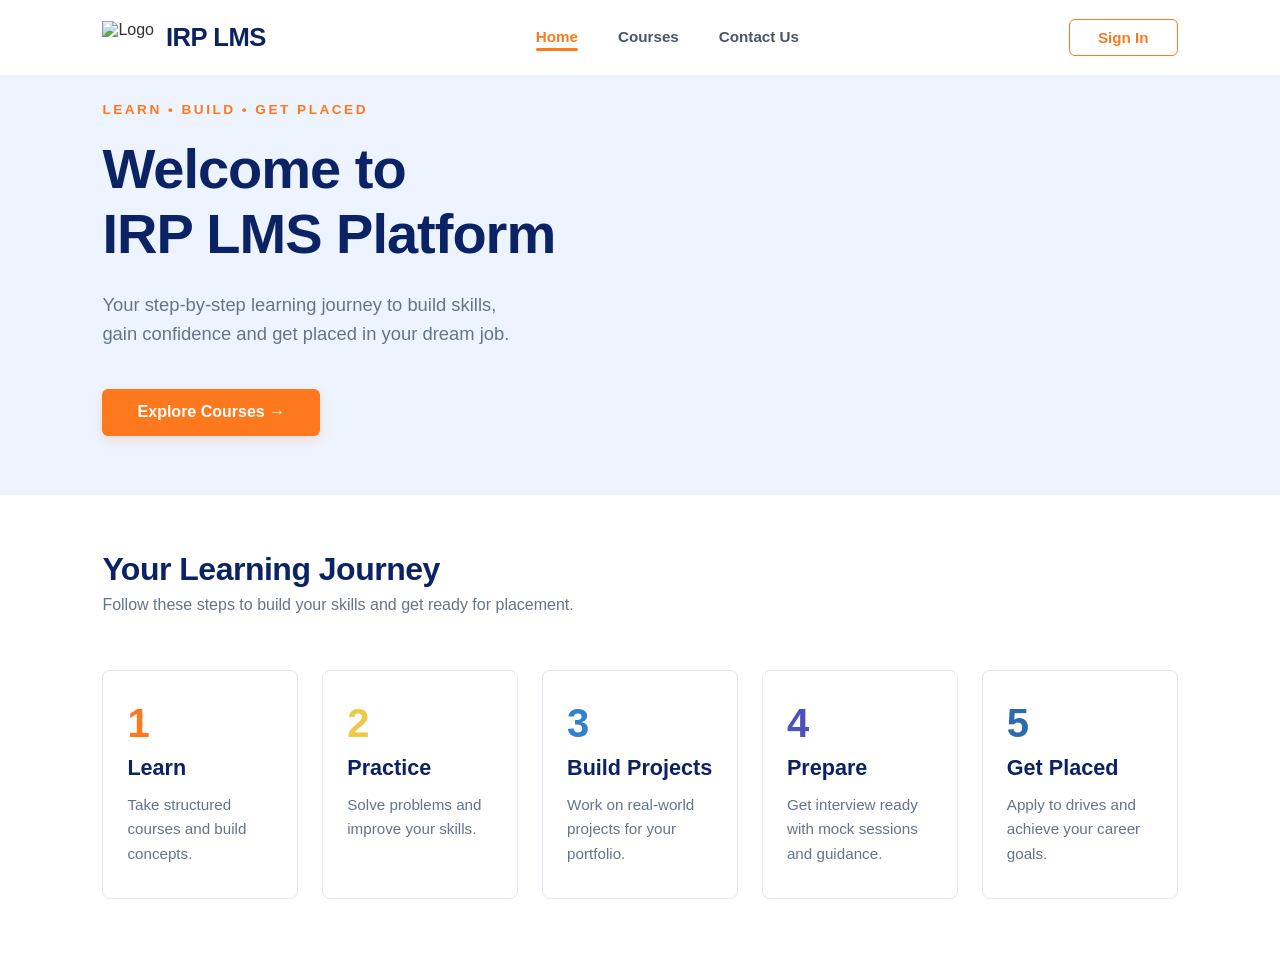
==== index.html @ 3511e407 "created the 3 pages" ====
<!DOCTYPE html>
<html lang="en">
<head>
    <meta charset="UTF-8">
    <meta name="viewport" content="width=device-width, initial-scale=1.0">
    <title>IRP LMS Platform</title>
    <!-- Link to external Google Font for exact matching typography -->
    <link href="https://googleapis.com" rel="stylesheet">
    <link rel="stylesheet" href="index.css">
</head>
<body>

    <!-- 1. NAVIGATION BAR -->
    <header>
        <nav>
            <div class="logo-container">
                <img src="https://res.cloudinary.com/dwh7w9kz1/image/upload/v1793204894/irp_lms_navbar_icon_rc0f9k.png" alt="Logo" class="logo-icon">
                <span class="logo-text">IRP LMS</span>
            </div>
            <ul class="nav-links">
                <li><a href="index.html" class="active">Home</a></li>
                <li><a href="courses.html">Courses</a></li>
                <li><a href="contact.html">Contact Us</a></li>
            </ul>
            <button class="signin-button">Sign In</button>
        </nav>
    </header>

    <!-- 2. HERO SECTION -->
    <section class="hero-section">
        <div class="hero-content">
            <p class="hero-tagline">LEARN • BUILD • GET PLACED</p>
            <h1 class="hero-title">Welcome to <br><span class="brand-highlight">IRP LMS</span> Platform</h1>
            <p class="hero-description">
                Your step-by-step learning journey to build skills, <br>
                gain confidence and get placed in your dream job.
            </p>
            <button class="cta-button">Explore Courses &rarr;</button>
        </div>
    </section>

    <!-- 3. LEARNING JOURNEY CARDS SECTION -->
    <section class="journey-section">
        <h2 class="section-title">Your Learning Journey</h2>
        <p class="section-subtitle">Follow these steps to build your skills and get ready for placement.</p>
        
        <div class="cards-grid">
            <!-- Card 1 -->
            <div class="step-card">
                <span class="step-number num-orange">1</span>
                <h3>Learn</h3>
                <p>Take structured courses and build concepts.</p>
            </div>
            <!-- Card 2 -->
            <div class="step-card">
                <span class="step-number num-yellow">2</span>
                <h3>Practice</h3>
                <p>Solve problems and improve your skills.</p>
            </div>
            <!-- Card 3 -->
            <div class="step-card">
                <span class="step-number num-blue">3</span>
                <h3>Build Projects</h3>
                <p>Work on real-world projects for your portfolio.</p>
            </div>
            <!-- Card 4 -->
            <div class="step-card">
                <span class="step-number num-indigo">4</span>
                <h3>Prepare</h3>
                <p>Get interview ready with mock sessions and guidance.</p>
            </div>
            <!-- Card 5 -->
            <div class="step-card">
                <span class="step-number num-darkblue">5</span>
                <h3>Get Placed</h3>
                <p>Apply to drives and achieve your career goals.</p>
            </div>
        </div>
    </section>

</body>
</html>
---- index.css ----
* {
    margin: 0;
    padding: 0;
    box-sizing: border-box;
    font-family: 'Inter', sans-serif;
}

body {
    background-color: #ffffff;
    color: #333333;
}

/* 1. Navbar Styles */
nav {
    display: flex;
    justify-content: space-between;
    align-items: center;
    padding: 1.2rem 8%;
    width: 100%;
    background-color: #ffffff;
}

.logo-container {
    display: flex;
    align-items: center;
    gap: 12px;
}

.logo-icon {
    height: 32px;
}

.logo-text {
    font-size: 1.6rem;
    font-weight: 800;
    color: #0b2265;
    letter-spacing: -0.5px;
}

.nav-links {
    display: flex;
    list-style-type: none;
    gap: 40px;
}

.nav-links a {
    text-decoration: none;
    color: #4a5568;
    font-weight: 600;
    font-size: 0.95rem;
    transition: color 0.2s;
}

.nav-links a.active {
    color: #FE781E;
    position: relative;
}


.nav-links a.active::after {
    content: '';
    position: absolute;
    bottom: -6px;
    left: 0;
    width: 100%;
    height: 3px;
    background-color: #FE781E;
    border-radius: 2px;
}

.signin-button {
    color: #FE781E;
    background-color: transparent;
    border: 1.5px solid #FE781E;
    padding: 0.55rem 1.75rem;
    border-radius: 6px;
    font-weight: 600;
    font-size: 0.95rem;
    cursor: pointer;
    transition: all 0.2s ease;
}

.signin-button:hover {
    background-color: #FE781E;
    color: #ffffff;
}

.hero-section {
    display: flex;
    align-items: center;
    padding: 0 8%;
    width: 100%;
    min-height: 420px;
    background-color: #edf4ff; 
    background-image: url('https://res.cloudinary.com/dwh7w9kz1/image/upload/v1793204857/Climbing_Towards_Success_dcuk4i.png');
    background-size: contain;
    background-position: right bottom;
    background-repeat: no-repeat;
}

.hero-content {
    max-width: 540px;
    padding-bottom: 2rem;
}

.hero-tagline {
    color: #FE781E;
    font-weight: 700;
    font-size: 0.85rem;
    letter-spacing: 2.5px;
    margin-bottom: 1.25rem;
}

.hero-title {
    font-size: 3.5rem;
    font-weight: 800;
    color: #0b2265;
    line-height: 1.15;
    margin-bottom: 1.5rem;
    letter-spacing: -1px;
}

.brand-highlight {
    color: #0b2265;
}

.hero-description {
    font-size: 1.15rem;
    color: #64748b;
    line-height: 1.6;
    margin-bottom: 2.5rem;
    font-weight: 400;
}

.cta-button {
    background-color: #FE781E;
    color: #ffffff;
    border: none;
    padding: 0.9rem 2.2rem;
    font-size: 1rem;
    font-weight: 600;
    border-radius: 6px;
    cursor: pointer;
    box-shadow: 0 4px 12px rgba(254, 120, 30, 0.2);
    transition: background-color 0.2s;
}

.cta-button:hover {
    background-color: #e06311;
}


/* 3. Cards Section - Exact Spacing Match */
.journey-section {
    padding: 3.5rem 8% 5rem 8%;
    background-color: #ffffff;
}

.section-title {
    font-size: 2rem;
    color: #0b2265;
    font-weight: 800;
    margin-bottom: 0.5rem;
    letter-spacing: -0.5px;
}

.section-subtitle {
    color: #64748b;
    font-size: 1rem;
    margin-bottom: 3.5rem;
    font-weight: 500;
}

.cards-grid {
    display: flex;
    gap: 24px;
    justify-content: space-between;
}

.step-card {
    flex: 1;
    background-color: #ffffff;
    border: 1px solid #e2e8f0;
    border-radius: 8px;
    padding: 2rem 1.5rem;
    box-shadow: 0 4px 6px rgba(0, 0, 0, 0.01);
}

.step-number {
    font-size: 2.5rem;
    font-weight: 800;
    display: block;
    margin-bottom: 0.75rem;
    line-height: 1;
}

.num-orange { color: #FE781E; }
.num-yellow { color: #ecc94b; }
.num-blue { color: #3182ce; }
.num-indigo { color: #4c51bf; }
.num-darkblue { color: #2b6cb0; }

.step-card h3 {
    font-size: 1.35rem;
    color: #0b2265;
    font-weight: 700;
    margin-bottom: 0.75rem;
}

.step-card p {
    font-size: 0.95rem;
    color: #64748b;
    line-height: 1.6;
}

@media (max-width: 1200px) {
    .hero-title { font-size: 3rem; }
    .hero-section { background-size: 45%; }
}

@media (max-width: 992px) {
    .cards-grid {
        flex-direction: column;
        gap: 16px;
    }
    .hero-section {
        background-image: none; 
        min-height: auto;
        padding: 4rem 8%;
    }
}

* {
    margin: 0;
    padding: 0;
    box-sizing: border-box;
    font-family: 'Inter', sans-serif;
}


.courses-hero {
    display: flex;
    align-items: center;
    padding: 0 8%;
    width: 100%;
    min-height: 420px;
    background-color: #edf4ff; 
    background-image: url('https://res.cloudinary.com/dwh7w9kz1/image/upload/v1793204857/Climbing_Towards_Success_dcuk4i.png');
    background-size: contain;
    background-position: right bottom;
    background-repeat: no-repeat;
}

.highlight-text {
    color: #FE781E;
}

.courses-section {
    padding: 2rem 5% 4rem 5%;
    background-color: #ffffff;
}

.courses-grid {
    display: grid;
    grid-template-columns: repeat(3, 1fr);
    gap: 24px;
    margin-bottom: 3rem;
}

.course-card {
    background: #ffffff;
    border: 1px solid #e2e8f0;
    border-radius: 8px;
    overflow: hidden;
    box-shadow: 0 4px 6px rgba(0, 0, 0, 0.01);
    display: flex;
    flex-direction: column;
    height: 100%;
    transition: transform 0.2s ease, box-shadow 0.2s ease;
}

.course-card:hover {
    transform: translateY(-4px);
    box-shadow: 0 10px 15px rgba(0, 0, 0, 0.05);
}

.video-container {
    position: relative;
    width: 100%;
    padding-top: 56.25%; 
    background-color: #000000;
}

.video-container iframe {
    position: absolute;
    top: 0;
    left: 0;
    width: 100%;
    height: 100%;
    border: none;
}

.courses-grid {
    display: grid;
    grid-template-columns: repeat(4, 1fr); 
    gap: 24px;
    margin-bottom: 3rem;
}

.course-card-link {
    text-decoration: none;
    color: inherit;
    display: block;
}

.course-card {
    background: #ffffff;
    border: 1px solid #e2e8f0;
    border-radius: 10px;
    overflow: hidden;
    box-shadow: 0 4px 6px rgba(0, 0, 0, 0.01);
    display: flex;
    flex-direction: column;
    height: 100%;
    transition: transform 0.2s ease, box-shadow 0.2s ease;
}

.course-card-link:hover .course-card {
    transform: translateY(-4px);
    box-shadow: 0 12px 20px rgba(0, 0, 0, 0.06);
}


.video-wrapper {
    position: relative;
    width: 100%;
    padding-top: 56.25%; 
    background-color: #000000;
}

.video-wrapper video {
    position: absolute;
    top: 0;
    left: 0;
    width: 100%;
    height: 100%;
    object-fit: cover; 
    border: none;
}


.course-info {
    padding: 1.2rem;
    flex-grow: 1;
}

.course-info h3 {
    font-size: 1.1rem;
    color: #0b2265;
    font-weight: 700;
    margin-bottom: 0.5rem;
    line-height: 1.3;
}

.course-info p {
    font-size: 0.88rem;
    color: #64748b;
    line-height: 1.5;
}


.explore-more-bar {
    display: flex;
    justify-content: space-between;
    align-items: center;
    background-color: #f7fafc;
    border: 1px dashed #cbd5e0;
    border-radius: 8px;
    padding: 1.5rem 2rem;
    margin-top: 2rem;
}

.explore-left {
    display: flex;
    align-items: center;
    gap: 20px;
}

.dots-icon {
    display: grid;
    grid-template-columns: repeat(3, 1fr);
    gap: 4px;
    width: 24px;
}

.dots-icon span {
    width: 5px;
    height: 5px;
    background-color: #FE781E;
    border-radius: 50%;
}

.explore-text h3 {
    font-size: 1.1rem;
    color: #0b2265;
    margin-bottom: 2px;
}

.explore-text p {
    font-size: 0.85rem;
    color: #718096;
}

.view-all-btn {
    background-color: #FE781E;
    color: #ffffff;
    border: none;
    padding: 0.75rem 1.75rem;
    border-radius: 6px;
    font-weight: 600;
    cursor: pointer;
    font-size: 0.9rem;
    transition: background 0.2s;
}

.view-all-btn:hover {
    background-color: #e06311;
}

/* --- Clean Media Query Scale Breakpoints --- */
@media (max-width: 992px) {
    .courses-grid { 
        grid-template-columns: repeat(2, 1fr); 
    }
}

@media (max-width: 768px) {
    .courses-hero { 
        flex-direction: column; 
        text-align: center; 
        background-image: none; /* Hides image graphic so text doesn't blur over layout */
        padding: 3rem 5%;
        min-height: auto;
    }
    .explore-more-bar { 
        flex-direction: column; 
        gap: 1.5rem; 
        text-align: center; 
    }
}

@media (max-width: 600px) {
    .courses-grid { 
        grid-template-columns: 1fr; 
    }
}

/* --- Contact Page Custom Content Layout styles --- */

.contact-hero {
     display: flex;
    align-items: center;
    padding: 0 8%;
    width: 100%;
    min-height: 420px;

    background-color: #edf4ff; 
    background-image: url('https://res.cloudinary.com/dwh7w9kz1/image/upload/v1793204857/Climbing_Towards_Success_dcuk4i.png');
    background-size: contain;
    background-position: right bottom;
    background-repeat: no-repeat;
}

.contact-hero-graphic img {
    max-width: 320px;
    height: auto;
}

.contact-content-section {
    padding: 2rem 5% 4rem 5%;
    background-color: #ffffff;
}

.contact-container {
    display: flex;
    gap: 30px;
    width: 100%;
}

.info-sidebar {
    flex: 1;
    background-color: #f4f8ff;
    border-radius: 10px;
    padding: 2.5rem;
}

.info-sidebar h2 {
    font-size: 1.85rem;
    color: #0b2265;
    font-weight: 700;
    margin-bottom: 1rem;
}

.sidebar-intro {
    font-size: 0.95rem;
    color: #4a5568;
    line-height: 1.6;
    margin-bottom: 2.5rem;
}

.info-block {
    margin-bottom: 1.75rem;
}

.block-label {
    display: block;
    color: #FE781E;
    font-weight: 700;
    font-size: 0.9rem;
    margin-bottom: 0.25rem;
}

.block-value {
    font-size: 1rem;
    color: #4a5568;
    text-decoration: none;
    font-weight: 500;
}

.block-value:hover {
    color: #0b2265;
}

.block-text {
    font-size: 1rem;
    color: #4a5568;
    line-height: 1.5;
}

/* Right Message form container block design */
.form-wrapper {
    flex: 1.8;
    border: 1px solid #e2e8f0;
    border-radius: 10px;
    padding: 2.5rem;
    background-color: #ffffff;
}

.form-wrapper h2 {
    font-size: 1.85rem;
    color: #0b2265;
    font-weight: 700;
    margin-bottom: 0.25rem;
}

.form-intro {
    font-size: 0.95rem;
    color: #4a5568;
    margin-bottom: 2rem;
}

/* Input Fields Arrangement row */
.form-row {
    display: flex;
    gap: 20px;
    margin-bottom: 1.25rem;
}

.form-row .input-group {
    flex: 1;
    margin-bottom: 0;
}

.input-group {
    display: flex;
    flex-direction: column;
    margin-bottom: 1.25rem;
}

.input-group label {
    font-size: 0.85rem;
    font-weight: 600;
    color: #0b2265;
    margin-bottom: 0.5rem;
}

.input-group input,
.input-group select,
.input-group textarea {
    width: 100%;
    padding: 0.75rem 1rem;
    border: 1px solid #cbd5e0;
    border-radius: 6px;
    font-size: 0.9rem;
    color: #2d3748;
    outline: none;
    background-color: #ffffff;
    transition: border-color 0.2s;
}

.input-group input:focus,
.input-group select:focus,
.input-group textarea:focus {
    border-color: #FE781E;
}
.input-group select {
    appearance: none;
    background-image: url("data:image/svg+xml;charset=UTF-8,%3csvg xmlns='http://w3.org' viewBox='0 0 24 24' fill='none' stroke='%234a5568' stroke-width='2' stroke-linecap='round' stroke-linejoin='round'%3e%3cpolyline points='6 9 12 15 18 9'%3e%3c/polyline%3e%3c/svg%3e");
    background-repeat: no-repeat;
    background-position: right 1rem center;
    background-size: 1em;
    padding-right: 2.5rem;
}

.input-group textarea {
    resize: vertical;
}

.submit-message-btn {
    width: 100%;
    background-color: #FE781E;
    color: #ffffff;
    border: none;
    padding: 0.85rem;
    font-size: 1rem;
    font-weight: 600;
    border-radius: 6px;
    cursor: pointer;
    margin-top: 1rem;
    transition: background-color 0.2s;
}

.submit-message-btn:hover {
    background-color: #e06311;
}

@media (max-width: 992px) {
    .contact-container {
        flex-direction: column;
    }
    .form-row {
        flex-direction: column;
        gap: 1.25rem;
    }
    .contact-hero {
        flex-direction: column;
        text-align: center;
    }
    .contact-hero-graphic {
        display: none;
    }
}
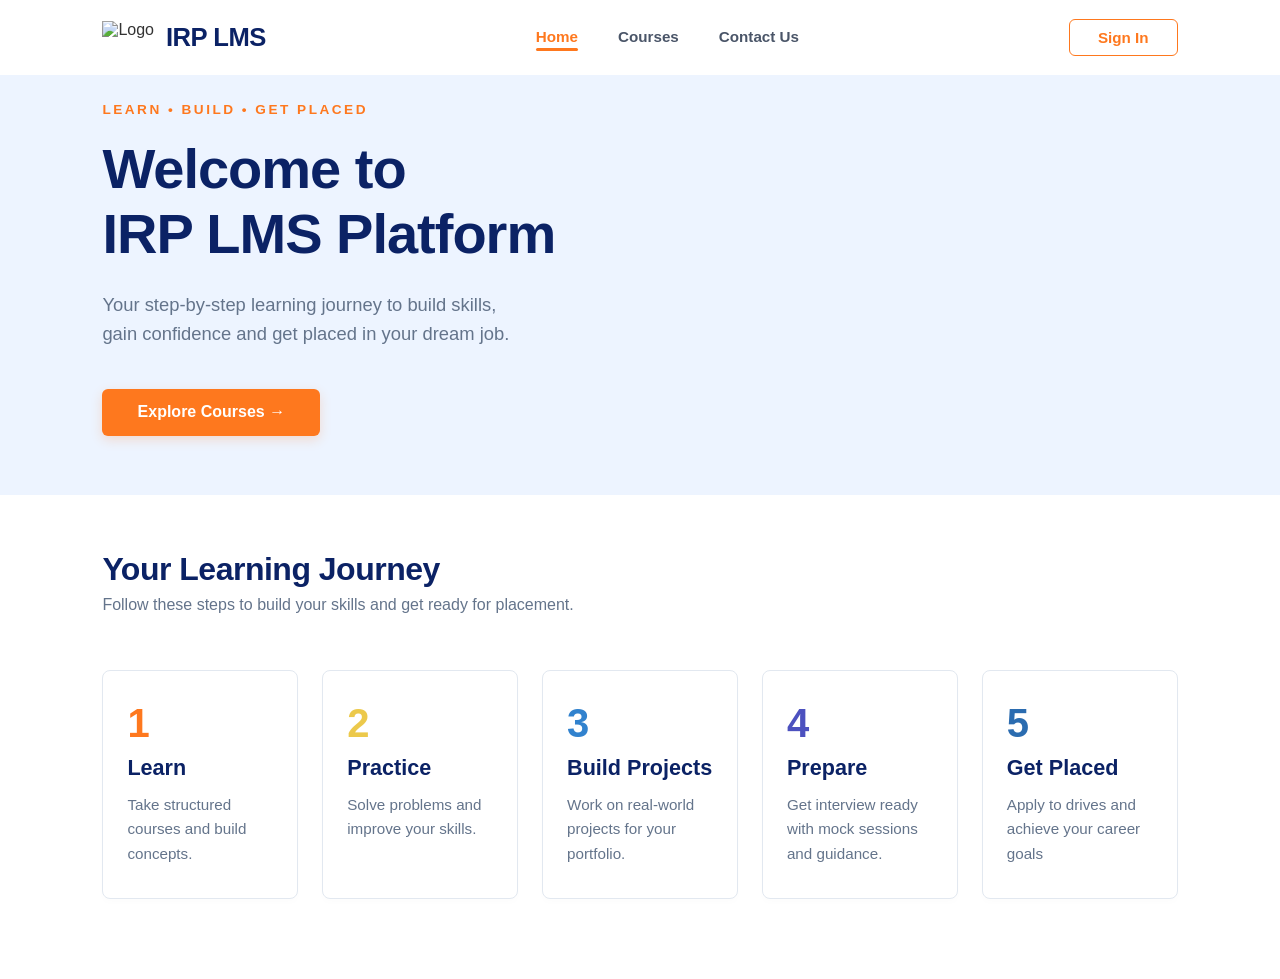
==== commit 9bccaa53: "feat: Create responsive LMS home page with HTML and CSS" ====
--- a/index.html
+++ b/index.html
@@ -73,7 +73,7 @@
             <div class="step-card">
                 <span class="step-number num-darkblue">5</span>
                 <h3>Get Placed</h3>
-                <p>Apply to drives and achieve your career goals.</p>
+                <p>Apply to drives and achieve your career goals</p>
             </div>
         </div>
     </section>
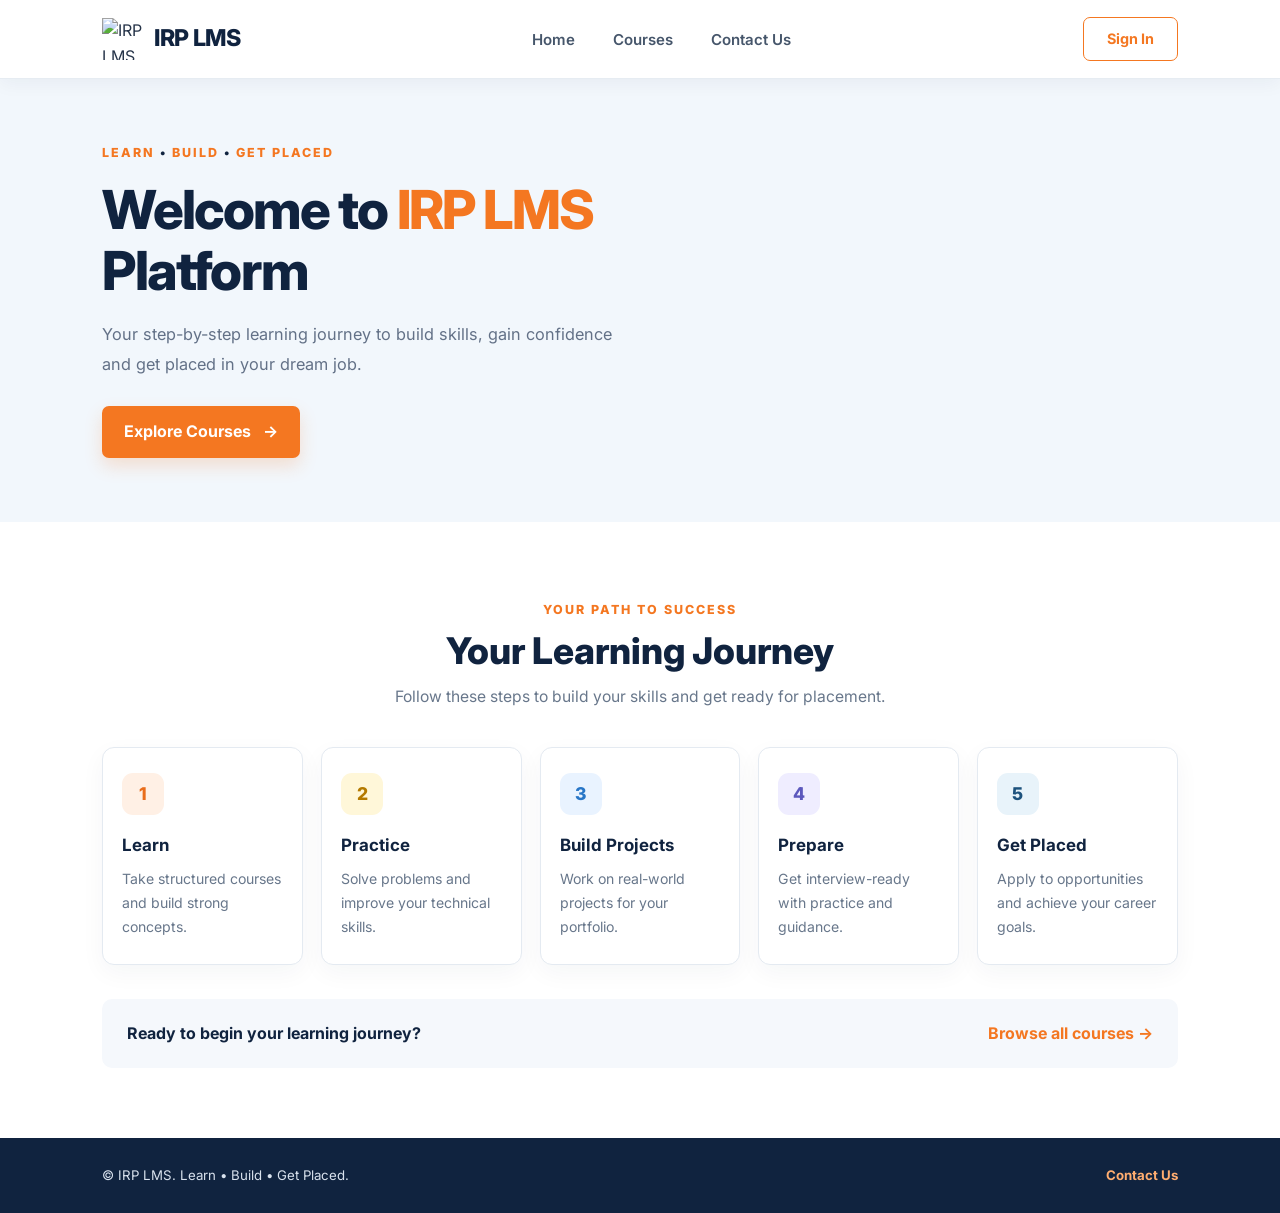
==== commit df56cc9b: "Update LMS website and README documentation" ====
--- a/index.html
+++ b/index.html
@@ -3,80 +3,141 @@
 <head>
     <meta charset="UTF-8">
     <meta name="viewport" content="width=device-width, initial-scale=1.0">
-    <title>IRP LMS Platform</title>
-    <!-- Link to external Google Font for exact matching typography -->
-    <link href="https://googleapis.com" rel="stylesheet">
+    <meta name="description" content="IRP LMS - Learn, practice, build projects and get placed.">
+    <title>IRP LMS | Home</title>
+
+    <link rel="preconnect" href="https://fonts.googleapis.com">
+    <link rel="preconnect" href="https://fonts.gstatic.com" crossorigin>
+    <link href="https://fonts.googleapis.com/css2?family=Inter:wght@400;500;600;700;800&display=swap" rel="stylesheet">
+
     <link rel="stylesheet" href="index.css">
 </head>
 <body>
 
-    <!-- 1. NAVIGATION BAR -->
-    <header>
-        <nav>
-            <div class="logo-container">
-                <img src="https://res.cloudinary.com/dwh7w9kz1/image/upload/v1793204894/irp_lms_navbar_icon_rc0f9k.png" alt="Logo" class="logo-icon">
-                <span class="logo-text">IRP LMS</span>
+    <header class="site-header">
+    <nav class="navbar">
+
+        <a href="index.html" class="logo-container">
+            <img
+                src="https://res.cloudinary.com/dwh7w9kz1/image/upload/v1793204894/irp_lms_navbar_icon_rc0f9k.png"
+                alt="IRP LMS Logo"
+                class="logo-icon"
+            >
+            <span class="logo-text">IRP LMS</span>
+        </a>
+
+        <button
+            class="menu-toggle"
+            type="button"
+            aria-label="Open navigation menu"
+            aria-expanded="false"
+        >
+            <span></span>
+            <span></span>
+            <span></span>
+        </button>
+
+        <ul class="nav-links">
+            <li><a href="index.html">Home</a></li>
+            <li><a href="courses.html">Courses</a></li>
+            <li><a href="contact.html">Contact Us</a></li>
+        </ul>
+
+        <a href="contact.html#contact-form" class="signin-button">
+            Sign In
+        </a>
+
+    </nav>
+</header>
+    <main>
+
+        <!-- Hero Section -->
+        <section class="hero-section">
+            <div class="hero-content">
+
+                <p class="hero-tagline">
+                    LEARN <span>•</span> BUILD <span>•</span> GET PLACED
+                </p>
+
+                <h1 class="hero-title">
+                    Welcome to
+                    <span class="brand-highlight">IRP LMS</span>
+                    Platform
+                </h1>
+
+                <p class="hero-description">
+                    Your step-by-step learning journey to build skills,
+                    gain confidence and get placed in your dream job.
+                </p>
+
+                <a href="course.html" class="cta-button">
+                    Explore Courses <span>→</span>
+                </a>
+
             </div>
-            <ul class="nav-links">
-                <li><a href="index.html" class="active">Home</a></li>
-                <li><a href="courses.html">Courses</a></li>
-                <li><a href="contact.html">Contact Us</a></li>
-            </ul>
-            <button class="signin-button">Sign In</button>
-        </nav>
-    </header>
+        </section>
 
-    <!-- 2. HERO SECTION -->
-    <section class="hero-section">
-        <div class="hero-content">
-            <p class="hero-tagline">LEARN • BUILD • GET PLACED</p>
-            <h1 class="hero-title">Welcome to <br><span class="brand-highlight">IRP LMS</span> Platform</h1>
-            <p class="hero-description">
-                Your step-by-step learning journey to build skills, <br>
-                gain confidence and get placed in your dream job.
-            </p>
-            <button class="cta-button">Explore Courses &rarr;</button>
-        </div>
-    </section>
+        <!-- Learning Journey -->
+        <section class="journey-section" id="learning-journey">
 
-    <!-- 3. LEARNING JOURNEY CARDS SECTION -->
-    <section class="journey-section">
-        <h2 class="section-title">Your Learning Journey</h2>
-        <p class="section-subtitle">Follow these steps to build your skills and get ready for placement.</p>
-        
-        <div class="cards-grid">
-            <!-- Card 1 -->
-            <div class="step-card">
-                <span class="step-number num-orange">1</span>
-                <h3>Learn</h3>
-                <p>Take structured courses and build concepts.</p>
+            <div class="section-heading">
+                <p class="section-eyebrow">YOUR PATH TO SUCCESS</p>
+                <h2 class="section-title">Your Learning Journey</h2>
+                <p class="section-subtitle">
+                    Follow these steps to build your skills and get ready for placement.
+                </p>
             </div>
-            <!-- Card 2 -->
-            <div class="step-card">
-                <span class="step-number num-yellow">2</span>
-                <h3>Practice</h3>
-                <p>Solve problems and improve your skills.</p>
+
+            <div class="cards-grid">
+
+                <article class="step-card">
+                    <span class="step-number num-orange">1</span>
+                    <h3>Learn</h3>
+                    <p>Take structured courses and build strong concepts.</p>
+                </article>
+
+                <article class="step-card">
+                    <span class="step-number num-yellow">2</span>
+                    <h3>Practice</h3>
+                    <p>Solve problems and improve your technical skills.</p>
+                </article>
+
+                <article class="step-card">
+                    <span class="step-number num-blue">3</span>
+                    <h3>Build Projects</h3>
+                    <p>Work on real-world projects for your portfolio.</p>
+                </article>
+
+                <article class="step-card">
+                    <span class="step-number num-indigo">4</span>
+                    <h3>Prepare</h3>
+                    <p>Get interview-ready with practice and guidance.</p>
+                </article>
+
+                <article class="step-card">
+                    <span class="step-number num-darkblue">5</span>
+                    <h3>Get Placed</h3>
+                    <p>Apply to opportunities and achieve your career goals.</p>
+                </article>
+
             </div>
-            <!-- Card 3 -->
-            <div class="step-card">
-                <span class="step-number num-blue">3</span>
-                <h3>Build Projects</h3>
-                <p>Work on real-world projects for your portfolio.</p>
+
+            <div class="journey-cta">
+                <p>Ready to begin your learning journey?</p>
+                <a href="course.html" class="text-link">
+                    Browse all courses →
+                </a>
             </div>
-            <!-- Card 4 -->
-            <div class="step-card">
-                <span class="step-number num-indigo">4</span>
-                <h3>Prepare</h3>
-                <p>Get interview ready with mock sessions and guidance.</p>
-            </div>
-            <!-- Card 5 -->
-            <div class="step-card">
-                <span class="step-number num-darkblue">5</span>
-                <h3>Get Placed</h3>
-                <p>Apply to drives and achieve your career goals</p>
-            </div>
-        </div>
-    </section>
 
+        </section>
+
+    </main>
+
+    <footer class="site-footer">
+        <p>© <span class="current-year"></span> IRP LMS. Learn • Build • Get Placed.</p>
+        <a href="contact.html">Contact Us</a>
+    </footer>
+
+    <script src="script.js"></script>
 </body>
-</html>
+</html>
--- a/index.css
+++ b/index.css
@@ -1,652 +1,1091 @@
+
+
+:root {
+    --navy: #10233f;
+    --navy-soft: #1d3557;
+    --orange: #f47721;
+    --orange-dark: #df6413;
+    --text: #263449;
+    --muted: #68778b;
+    --surface: #ffffff;
+    --surface-soft: #f5f8fc;
+    --border: #e4eaf1;
+    --shadow: 0 14px 38px rgba(16, 35, 63, 0.09);
+}
+
+/* Reset */
 * {
     margin: 0;
     padding: 0;
     box-sizing: border-box;
-    font-family: 'Inter', sans-serif;
+}
+
+html {
+    scroll-behavior: smooth;
+    scroll-padding-top: 92px;
 }
 
 body {
-    background-color: #ffffff;
-    color: #333333;
-}
-
-/* 1. Navbar Styles */
-nav {
+    font-family: "Inter", sans-serif;
+    color: var(--text);
+    background: #fff;
+    line-height: 1.6;
+    overflow-x: hidden;
+}
+
+img,
+iframe {
+    max-width: 100%;
+}
+
+a {
+    color: inherit;
+    text-decoration: none;
+}
+
+button,
+input,
+textarea {
+    font: inherit;
+}
+
+button,
+a {
+    -webkit-tap-highlight-color: transparent;
+}
+
+/* Navigation */
+.site-header {
+    position: sticky;
+    top: 0;
+    z-index: 1000;
+    background: rgba(255, 255, 255, 0.97);
+    border-bottom: 1px solid rgba(228, 234, 241, 0.9);
+    box-shadow: 0 4px 18px rgba(16, 35, 63, 0.05);
+    backdrop-filter: blur(12px);
+}
+
+.navbar {
+    width: min(1200px, 84%);
+    min-height: 78px;
+    margin: 0 auto;
+    display: flex;
+    align-items: center;
+    justify-content: space-between;
+    gap: 24px;
+}
+
+.logo-container {
+    display: inline-flex;
+    align-items: center;
+    gap: 10px;
+    flex-shrink: 0;
+}
+
+.logo-icon {
+    width: 42px;
+    height: 42px;
+    object-fit: contain;
+}
+
+.logo-text {
+    color: var(--navy);
+    font-size: 1.45rem;
+    font-weight: 800;
+    letter-spacing: -0.6px;
+}
+
+.nav-links {
+    display: flex;
+    align-items: center;
+    gap: 38px;
+    list-style: none;
+}
+
+.nav-links a {
+    display: inline-block;
+    position: relative;
+    padding: 27px 0 24px;
+    color: #46566b;
+    font-size: 0.94rem;
+    font-weight: 600;
+    transition: color 0.2s ease;
+}
+
+.nav-links a:hover,
+.nav-links a.active {
+    color: var(--orange);
+}
+
+.nav-links a.active::after {
+    content: "";
+    position: absolute;
+    left: 0;
+    right: 0;
+    bottom: 16px;
+    height: 3px;
+    border-radius: 5px;
+    background: var(--orange);
+}
+
+.signin-button {
+    display: inline-flex;
+    justify-content: center;
+    align-items: center;
+    padding: 9px 23px;
+    color: var(--orange);
+    border: 1.5px solid var(--orange);
+    border-radius: 7px;
+    font-size: 0.9rem;
+    font-weight: 700;
+    transition: background 0.2s ease, color 0.2s ease;
+    white-space: nowrap;
+}
+
+.signin-button:hover {
+    background: var(--orange);
+    color: white;
+}
+
+.menu-toggle {
+    display: none;
+    width: 42px;
+    height: 40px;
+    border: 1px solid var(--border);
+    border-radius: 7px;
+    background: white;
+    cursor: pointer;
+}
+
+.menu-toggle span {
+    display: block;
+    width: 19px;
+    height: 2px;
+    margin: 4px auto;
+    background: var(--navy);
+    border-radius: 3px;
+}
+
+/* Shared Hero Sections */
+.hero-section,
+.courses-hero,
+.contact-hero {
+    min-height: 430px;
+    display: flex;
+    align-items: center;
+    position: relative;
+    overflow: hidden;
+    padding: 64px max(8%, calc((100% - 1200px) / 2));
+    background-color: #f2f7fc;
+}
+
+.hero-section {
+    background-image: url("https://res.cloudinary.com/dwh7w9kz1/image/upload/v1793204857/Climbing_Towards_Success_dcuk4i.png");
+    background-repeat: no-repeat;
+    background-position: right 8% center;
+    background-size: auto 88%;
+}
+
+.hero-content {
+    width: min(570px, 58%);
+    position: relative;
+    z-index: 1;
+}
+
+.hero-tagline,
+.section-eyebrow {
+    color: var(--orange);
+    font-size: 0.78rem;
+    font-weight: 800;
+    letter-spacing: 2px;
+}
+
+.hero-tagline {
+    margin-bottom: 17px;
+}
+
+.hero-tagline span {
+    color: var(--navy);
+}
+
+.hero-title {
+    color: var(--navy);
+    font-size: clamp(2.35rem, 4.2vw, 3.65rem);
+    line-height: 1.13;
+    letter-spacing: -1.8px;
+    font-weight: 800;
+}
+
+.brand-highlight,
+.highlight-text {
+    color: var(--orange);
+}
+
+.hero-description {
+    max-width: 530px;
+    margin: 19px 0 27px;
+    color: #637187;
+    font-size: 1.02rem;
+    line-height: 1.8;
+}
+
+.cta-button {
+    display: inline-flex;
+    align-items: center;
+    gap: 12px;
+    padding: 13px 22px;
+    border: 0;
+    border-radius: 7px;
+    background: var(--orange);
+    color: white;
+    font-weight: 700;
+    box-shadow: 0 8px 18px rgba(244, 119, 33, 0.2);
+    transition: transform 0.2s ease, background 0.2s ease;
+}
+
+.cta-button:hover {
+    background: var(--orange-dark);
+    transform: translateY(-2px);
+}
+
+/* Section Headings */
+.section-heading {
+    text-align: center;
+    max-width: 700px;
+    margin: 0 auto 38px;
+}
+
+.section-heading .section-eyebrow {
+    margin-bottom: 8px;
+}
+
+.section-title {
+    color: var(--navy);
+    font-size: clamp(1.8rem, 3vw, 2.3rem);
+    line-height: 1.25;
+    font-weight: 800;
+}
+
+.section-subtitle {
+    color: var(--muted);
+    margin-top: 10px;
+    font-size: 0.98rem;
+}
+
+/* Home Learning Journey */
+.journey-section {
+    padding: 78px 8% 70px;
+    background: #fff;
+}
+
+.cards-grid {
+    width: min(1200px, 100%);
+    margin: 0 auto;
+    display: grid;
+    grid-template-columns: repeat(5, minmax(0, 1fr));
+    gap: 18px;
+}
+
+.step-card {
+    min-width: 0;
+    padding: 25px 19px;
+    border: 1px solid var(--border);
+    border-radius: 12px;
+    background: #fff;
+    box-shadow: 0 8px 24px rgba(16, 35, 63, 0.045);
+    transition: transform 0.2s ease, box-shadow 0.2s ease;
+}
+
+.step-card:hover {
+    transform: translateY(-5px);
+    box-shadow: var(--shadow);
+}
+
+.step-number {
+    width: 42px;
+    height: 42px;
+    display: inline-flex;
+    align-items: center;
+    justify-content: center;
+    margin-bottom: 17px;
+    border-radius: 11px;
+    font-size: 1.1rem;
+    font-weight: 800;
+}
+
+.num-orange {
+    color: #e96d1b;
+    background: #fff0e5;
+}
+
+.num-yellow {
+    color: #b47a00;
+    background: #fff7d9;
+}
+
+.num-blue {
+    color: #2876c7;
+    background: #e9f3ff;
+}
+
+.num-indigo {
+    color: #5c58bd;
+    background: #efedff;
+}
+
+.num-darkblue {
+    color: #1d527d;
+    background: #e8f3fa;
+}
+
+.step-card h3 {
+    margin-bottom: 8px;
+    color: var(--navy);
+    font-size: 1.06rem;
+}
+
+.step-card p {
+    color: var(--muted);
+    font-size: 0.88rem;
+    line-height: 1.7;
+}
+
+.journey-cta {
+    width: min(1200px, 100%);
+    margin: 34px auto 0;
+    padding: 22px 25px;
     display: flex;
     justify-content: space-between;
     align-items: center;
-    padding: 1.2rem 8%;
+    gap: 15px;
+    border-radius: 10px;
+    background: var(--surface-soft);
+}
+
+.journey-cta p {
+    color: var(--navy);
+    font-weight: 700;
+}
+
+.text-link {
+    color: var(--orange);
+    font-weight: 700;
+}
+
+/* Courses Page */
+.courses-hero {
+    min-height: 330px;
+    background: linear-gradient(110deg, #f2f7fc 0%, #f7f9fc 100%);
+}
+
+.courses-hero .hero-content {
+    width: min(720px, 100%);
+}
+
+.courses-hero .hero-title {
+    font-size: clamp(2.1rem, 4vw, 3.2rem);
+}
+
+.courses-hero .hero-description {
+    max-width: 620px;
+}
+
+.courses-section {
+    padding: 65px 8% 75px;
+    background: #fff;
+}
+
+.course-toolbar {
+    width: min(1200px, 100%);
+    margin: 0 auto 23px;
+    display: flex;
+    align-items: center;
+    justify-content: space-between;
+    gap: 16px;
+}
+
+.search-box input {
+    width: min(350px, 72vw);
+    padding: 11px 14px;
+    border: 1px solid var(--border);
+    border-radius: 8px;
+    outline: none;
+    color: var(--text);
+    background: #fff;
+}
+
+.search-box input:focus {
+    border-color: var(--orange);
+    box-shadow: 0 0 0 3px rgba(244, 119, 33, 0.12);
+}
+
+.course-count {
+    color: var(--muted);
+    font-size: 0.88rem;
+}
+
+.courses-grid {
+    width: min(1200px, 100%);
+    margin: 0 auto;
+    display: grid;
+    grid-template-columns: repeat(3, minmax(0, 1fr));
+    gap: 24px;
+}
+
+.course-card {
+    min-width: 0;
+    overflow: hidden;
+    border: 1px solid var(--border);
+    border-radius: 12px;
+    background: #fff;
+    box-shadow: 0 7px 24px rgba(16, 35, 63, 0.06);
+    transition: transform 0.2s ease, box-shadow 0.2s ease;
+}
+
+.course-card:hover {
+    transform: translateY(-4px);
+    box-shadow: var(--shadow);
+}
+
+.video-wrapper {
     width: 100%;
-    background-color: #ffffff;
-}
-
-.logo-container {
+    aspect-ratio: 16 / 9;
+    background: #101827;
+}
+
+.video-wrapper iframe {
+    display: block;
+    width: 100%;
+    height: 100%;
+    border: 0;
+}
+
+.course-info {
+    padding: 19px 20px 22px;
+}
+
+.course-category {
+    display: inline-block;
+    margin-bottom: 8px;
+    padding: 4px 9px;
+    border-radius: 20px;
+    background: #fff0e5;
+    color: var(--orange-dark);
+    font-size: 0.7rem;
+    font-weight: 800;
+}
+
+.course-info h3 {
+    margin-bottom: 7px;
+    color: var(--navy);
+    font-size: 1.08rem;
+}
+
+.course-info p {
+    color: var(--muted);
+    font-size: 0.88rem;
+    line-height: 1.65;
+}
+
+.no-courses {
+    width: min(1200px, 100%);
+    margin: 25px auto;
+    color: var(--muted);
+    text-align: center;
+}
+
+.course-card[hidden],
+.no-courses[hidden] {
+    display: none !important;
+}
+
+.explore-more-bar {
+    width: min(1200px, 100%);
+    margin: 42px auto 0;
+    padding: 22px 25px;
     display: flex;
     align-items: center;
-    gap: 12px;
-}
-
-.logo-icon {
-    height: 32px;
-}
-
-.logo-text {
-    font-size: 1.6rem;
-    font-weight: 800;
-    color: #0b2265;
-    letter-spacing: -0.5px;
-}
-
-.nav-links {
+    justify-content: space-between;
+    gap: 20px;
+    border: 1px solid var(--border);
+    border-radius: 12px;
+    background: var(--surface-soft);
+}
+
+.explore-left {
     display: flex;
-    list-style-type: none;
-    gap: 40px;
-}
-
-.nav-links a {
-    text-decoration: none;
-    color: #4a5568;
-    font-weight: 600;
-    font-size: 0.95rem;
-    transition: color 0.2s;
-}
-
-.nav-links a.active {
-    color: #FE781E;
-    position: relative;
-}
-
-
-.nav-links a.active::after {
-    content: '';
-    position: absolute;
-    bottom: -6px;
-    left: 0;
-    width: 100%;
-    height: 3px;
-    background-color: #FE781E;
-    border-radius: 2px;
-}
-
-.signin-button {
-    color: #FE781E;
-    background-color: transparent;
-    border: 1.5px solid #FE781E;
-    padding: 0.55rem 1.75rem;
-    border-radius: 6px;
-    font-weight: 600;
-    font-size: 0.95rem;
-    cursor: pointer;
-    transition: all 0.2s ease;
-}
-
-.signin-button:hover {
-    background-color: #FE781E;
-    color: #ffffff;
-}
-
-.hero-section {
-    display: flex;
-    align-items: center;
-    padding: 0 8%;
-    width: 100%;
-    min-height: 420px;
-    background-color: #edf4ff; 
-    background-image: url('https://res.cloudinary.com/dwh7w9kz1/image/upload/v1793204857/Climbing_Towards_Success_dcuk4i.png');
-    background-size: contain;
-    background-position: right bottom;
-    background-repeat: no-repeat;
-}
-
-.hero-content {
-    max-width: 540px;
-    padding-bottom: 2rem;
-}
-
-.hero-tagline {
-    color: #FE781E;
+    align-items: center;
+    gap: 17px;
+    min-width: 0;
+}
+
+.dots-icon {
+    display: grid;
+    grid-template-columns: repeat(3, 6px);
+    gap: 5px;
+    flex-shrink: 0;
+}
+
+.dots-icon span {
+    width: 6px;
+    height: 6px;
+    border-radius: 50%;
+    background: var(--orange);
+}
+
+.explore-text h3 {
+    color: var(--navy);
+    font-size: 1rem;
+}
+
+.explore-text p {
+    color: var(--muted);
+    font-size: 0.85rem;
+}
+
+.view-all-btn {
+    display: inline-flex;
+    align-items: center;
+    gap: 9px;
+    padding: 11px 17px;
+    border-radius: 7px;
+    background: var(--orange);
+    color: #fff;
+    font-size: 0.88rem;
     font-weight: 700;
-    font-size: 0.85rem;
-    letter-spacing: 2.5px;
-    margin-bottom: 1.25rem;
-}
-
-.hero-title {
-    font-size: 3.5rem;
-    font-weight: 800;
-    color: #0b2265;
-    line-height: 1.15;
-    margin-bottom: 1.5rem;
-    letter-spacing: -1px;
-}
-
-.brand-highlight {
-    color: #0b2265;
-}
-
-.hero-description {
-    font-size: 1.15rem;
-    color: #64748b;
-    line-height: 1.6;
-    margin-bottom: 2.5rem;
-    font-weight: 400;
-}
-
-.cta-button {
-    background-color: #FE781E;
-    color: #ffffff;
-    border: none;
-    padding: 0.9rem 2.2rem;
-    font-size: 1rem;
-    font-weight: 600;
-    border-radius: 6px;
-    cursor: pointer;
-    box-shadow: 0 4px 12px rgba(254, 120, 30, 0.2);
-    transition: background-color 0.2s;
-}
-
-.cta-button:hover {
-    background-color: #e06311;
-}
-
-
-/* 3. Cards Section - Exact Spacing Match */
-.journey-section {
-    padding: 3.5rem 8% 5rem 8%;
-    background-color: #ffffff;
-}
-
-.section-title {
-    font-size: 2rem;
-    color: #0b2265;
-    font-weight: 800;
-    margin-bottom: 0.5rem;
-    letter-spacing: -0.5px;
-}
-
-.section-subtitle {
-    color: #64748b;
-    font-size: 1rem;
-    margin-bottom: 3.5rem;
-    font-weight: 500;
-}
-
-.cards-grid {
-    display: flex;
-    gap: 24px;
+    white-space: nowrap;
+}
+
+/* Contact Page */
+.contact-hero {
+    min-height: 300px;
     justify-content: space-between;
-}
-
-.step-card {
-    flex: 1;
-    background-color: #ffffff;
-    border: 1px solid #e2e8f0;
-    border-radius: 8px;
-    padding: 2rem 1.5rem;
-    box-shadow: 0 4px 6px rgba(0, 0, 0, 0.01);
-}
-
-.step-number {
-    font-size: 2.5rem;
-    font-weight: 800;
-    display: block;
-    margin-bottom: 0.75rem;
-    line-height: 1;
-}
-
-.num-orange { color: #FE781E; }
-.num-yellow { color: #ecc94b; }
-.num-blue { color: #3182ce; }
-.num-indigo { color: #4c51bf; }
-.num-darkblue { color: #2b6cb0; }
-
-.step-card h3 {
-    font-size: 1.35rem;
-    color: #0b2265;
-    font-weight: 700;
-    margin-bottom: 0.75rem;
-}
-
-.step-card p {
-    font-size: 0.95rem;
-    color: #64748b;
-    line-height: 1.6;
-}
-
-@media (max-width: 1200px) {
-    .hero-title { font-size: 3rem; }
-    .hero-section { background-size: 45%; }
-}
-
-@media (max-width: 992px) {
-    .cards-grid {
-        flex-direction: column;
-        gap: 16px;
-    }
-    .hero-section {
-        background-image: none; 
-        min-height: auto;
-        padding: 4rem 8%;
-    }
-}
-
-* {
-    margin: 0;
-    padding: 0;
-    box-sizing: border-box;
-    font-family: 'Inter', sans-serif;
-}
-
-
-.courses-hero {
-    display: flex;
-    align-items: center;
-    padding: 0 8%;
-    width: 100%;
-    min-height: 420px;
-    background-color: #edf4ff; 
-    background-image: url('https://res.cloudinary.com/dwh7w9kz1/image/upload/v1793204857/Climbing_Towards_Success_dcuk4i.png');
-    background-size: contain;
-    background-position: right bottom;
-    background-repeat: no-repeat;
-}
-
-.highlight-text {
-    color: #FE781E;
-}
-
-.courses-section {
-    padding: 2rem 5% 4rem 5%;
-    background-color: #ffffff;
-}
-
-.courses-grid {
+    background: linear-gradient(110deg, #f2f7fc, #f8fafc);
+}
+
+.contact-hero .hero-content {
+    width: min(660px, 65%);
+}
+
+.contact-hero .hero-title {
+    font-size: clamp(2.3rem, 4vw, 3.3rem);
+}
+
+.contact-hero-graphic {
+    width: 230px;
+    min-height: 180px;
     display: grid;
-    grid-template-columns: repeat(3, 1fr);
-    gap: 24px;
-    margin-bottom: 3rem;
-}
-
-.course-card {
-    background: #ffffff;
-    border: 1px solid #e2e8f0;
-    border-radius: 8px;
-    overflow: hidden;
-    box-shadow: 0 4px 6px rgba(0, 0, 0, 0.01);
+    place-items: center;
+    margin-right: 5%;
+    border-radius: 24px;
+    background: linear-gradient(145deg, #fff, #fff1e7);
+    box-shadow: var(--shadow);
+    transform: rotate(3deg);
+}
+
+.contact-graphic-card {
     display: flex;
     flex-direction: column;
-    height: 100%;
-    transition: transform 0.2s ease, box-shadow 0.2s ease;
-}
-
-.course-card:hover {
-    transform: translateY(-4px);
-    box-shadow: 0 10px 15px rgba(0, 0, 0, 0.05);
-}
-
-.video-container {
-    position: relative;
-    width: 100%;
-    padding-top: 56.25%; 
-    background-color: #000000;
-}
-
-.video-container iframe {
-    position: absolute;
-    top: 0;
-    left: 0;
-    width: 100%;
-    height: 100%;
-    border: none;
-}
-
-.courses-grid {
+    align-items: center;
+    gap: 5px;
+    padding: 20px;
+    text-align: center;
+}
+
+.graphic-icon {
+    color: var(--orange);
+    font-size: 2.5rem;
+}
+
+.contact-graphic-card strong {
+    color: var(--navy);
+    font-size: 1.15rem;
+}
+
+.contact-graphic-card span:last-child {
+    color: var(--muted);
+    font-size: 0.82rem;
+}
+
+.contact-content-section {
+    padding: 70px 8%;
+    background: #fff;
+}
+
+.contact-container {
+    width: min(1200px, 100%);
+    margin: 0 auto;
     display: grid;
-    grid-template-columns: repeat(4, 1fr); 
-    gap: 24px;
-    margin-bottom: 3rem;
-}
-
-.course-card-link {
-    text-decoration: none;
-    color: inherit;
-    display: block;
-}
-
-.course-card {
-    background: #ffffff;
-    border: 1px solid #e2e8f0;
-    border-radius: 10px;
-    overflow: hidden;
-    box-shadow: 0 4px 6px rgba(0, 0, 0, 0.01);
+    grid-template-columns: 0.85fr 1.4fr;
+    gap: 35px;
+    align-items: start;
+}
+
+.info-sidebar,
+.form-wrapper {
+    padding: 30px;
+    border: 1px solid var(--border);
+    border-radius: 13px;
+    background: #fff;
+    box-shadow: 0 8px 25px rgba(16, 35, 63, 0.05);
+}
+
+.info-sidebar h2,
+.form-wrapper h2 {
+    margin: 7px 0 10px;
+    color: var(--navy);
+    font-size: 1.65rem;
+}
+
+.sidebar-intro,
+.form-intro {
+    margin-bottom: 25px;
+    color: var(--muted);
+    font-size: 0.9rem;
+}
+
+.contact-detail {
     display: flex;
-    flex-direction: column;
-    height: 100%;
-    transition: transform 0.2s ease, box-shadow 0.2s ease;
-}
-
-.course-card-link:hover .course-card {
-    transform: translateY(-4px);
-    box-shadow: 0 12px 20px rgba(0, 0, 0, 0.06);
-}
-
-
-.video-wrapper {
-    position: relative;
-    width: 100%;
-    padding-top: 56.25%; 
-    background-color: #000000;
-}
-
-.video-wrapper video {
-    position: absolute;
-    top: 0;
-    left: 0;
-    width: 100%;
-    height: 100%;
-    object-fit: cover; 
-    border: none;
-}
-
-
-.course-info {
-    padding: 1.2rem;
-    flex-grow: 1;
-}
-
-.course-info h3 {
+    gap: 14px;
+    align-items: flex-start;
+    margin-top: 22px;
+}
+
+.detail-icon {
+    width: 39px;
+    height: 39px;
+    display: grid;
+    place-items: center;
+    flex-shrink: 0;
+    border-radius: 9px;
+    background: #fff0e5;
+    color: var(--orange);
     font-size: 1.1rem;
-    color: #0b2265;
-    font-weight: 700;
-    margin-bottom: 0.5rem;
-    line-height: 1.3;
-}
-
-.course-info p {
-    font-size: 0.88rem;
-    color: #64748b;
-    line-height: 1.5;
-}
-
-
-.explore-more-bar {
-    display: flex;
-    justify-content: space-between;
-    align-items: center;
-    background-color: #f7fafc;
-    border: 1px dashed #cbd5e0;
-    border-radius: 8px;
-    padding: 1.5rem 2rem;
-    margin-top: 2rem;
-}
-
-.explore-left {
-    display: flex;
-    align-items: center;
-    gap: 20px;
-}
-
-.dots-icon {
+}
+
+.contact-detail h3 {
+    margin-bottom: 3px;
+    color: var(--navy);
+    font-size: 0.92rem;
+}
+
+.contact-detail p,
+.contact-detail a {
+    color: var(--muted);
+    font-size: 0.86rem;
+    overflow-wrap: anywhere;
+}
+
+.contact-detail a:hover {
+    color: var(--orange);
+}
+
+/* Contact Form */
+.form-row {
     display: grid;
-    grid-template-columns: repeat(3, 1fr);
-    gap: 4px;
-    width: 24px;
-}
-
-.dots-icon span {
-    width: 5px;
-    height: 5px;
-    background-color: #FE781E;
-    border-radius: 50%;
-}
-
-.explore-text h3 {
-    font-size: 1.1rem;
-    color: #0b2265;
-    margin-bottom: 2px;
-}
-
-.explore-text p {
-    font-size: 0.85rem;
-    color: #718096;
-}
-
-.view-all-btn {
-    background-color: #FE781E;
-    color: #ffffff;
-    border: none;
-    padding: 0.75rem 1.75rem;
-    border-radius: 6px;
-    font-weight: 600;
-    cursor: pointer;
-    font-size: 0.9rem;
-    transition: background 0.2s;
-}
-
-.view-all-btn:hover {
-    background-color: #e06311;
-}
-
-/* --- Clean Media Query Scale Breakpoints --- */
-@media (max-width: 992px) {
-    .courses-grid { 
-        grid-template-columns: repeat(2, 1fr); 
-    }
-}
-
-@media (max-width: 768px) {
-    .courses-hero { 
-        flex-direction: column; 
-        text-align: center; 
-        background-image: none; /* Hides image graphic so text doesn't blur over layout */
-        padding: 3rem 5%;
-        min-height: auto;
-    }
-    .explore-more-bar { 
-        flex-direction: column; 
-        gap: 1.5rem; 
-        text-align: center; 
-    }
-}
-
-@media (max-width: 600px) {
-    .courses-grid { 
-        grid-template-columns: 1fr; 
-    }
-}
-
-/* --- Contact Page Custom Content Layout styles --- */
-
-.contact-hero {
-     display: flex;
-    align-items: center;
-    padding: 0 8%;
-    width: 100%;
-    min-height: 420px;
-
-    background-color: #edf4ff; 
-    background-image: url('https://res.cloudinary.com/dwh7w9kz1/image/upload/v1793204857/Climbing_Towards_Success_dcuk4i.png');
-    background-size: contain;
-    background-position: right bottom;
-    background-repeat: no-repeat;
-}
-
-.contact-hero-graphic img {
-    max-width: 320px;
-    height: auto;
-}
-
-.contact-content-section {
-    padding: 2rem 5% 4rem 5%;
-    background-color: #ffffff;
-}
-
-.contact-container {
-    display: flex;
-    gap: 30px;
-    width: 100%;
-}
-
-.info-sidebar {
-    flex: 1;
-    background-color: #f4f8ff;
-    border-radius: 10px;
-    padding: 2.5rem;
-}
-
-.info-sidebar h2 {
-    font-size: 1.85rem;
-    color: #0b2265;
-    font-weight: 700;
-    margin-bottom: 1rem;
-}
-
-.sidebar-intro {
-    font-size: 0.95rem;
-    color: #4a5568;
-    line-height: 1.6;
-    margin-bottom: 2.5rem;
-}
-
-.info-block {
-    margin-bottom: 1.75rem;
-}
-
-.block-label {
-    display: block;
-    color: #FE781E;
-    font-weight: 700;
-    font-size: 0.9rem;
-    margin-bottom: 0.25rem;
-}
-
-.block-value {
-    font-size: 1rem;
-    color: #4a5568;
-    text-decoration: none;
-    font-weight: 500;
-}
-
-.block-value:hover {
-    color: #0b2265;
-}
-
-.block-text {
-    font-size: 1rem;
-    color: #4a5568;
-    line-height: 1.5;
-}
-
-/* Right Message form container block design */
-.form-wrapper {
-    flex: 1.8;
-    border: 1px solid #e2e8f0;
-    border-radius: 10px;
-    padding: 2.5rem;
-    background-color: #ffffff;
-}
-
-.form-wrapper h2 {
-    font-size: 1.85rem;
-    color: #0b2265;
-    font-weight: 700;
-    margin-bottom: 0.25rem;
-}
-
-.form-intro {
-    font-size: 0.95rem;
-    color: #4a5568;
-    margin-bottom: 2rem;
-}
-
-/* Input Fields Arrangement row */
-.form-row {
-    display: flex;
-    gap: 20px;
-    margin-bottom: 1.25rem;
-}
-
-.form-row .input-group {
-    flex: 1;
-    margin-bottom: 0;
+    grid-template-columns: 1fr 1fr;
+    gap: 17px;
 }
 
 .input-group {
     display: flex;
     flex-direction: column;
-    margin-bottom: 1.25rem;
+    gap: 7px;
+    margin-bottom: 17px;
 }
 
 .input-group label {
-    font-size: 0.85rem;
-    font-weight: 600;
-    color: #0b2265;
-    margin-bottom: 0.5rem;
+    color: var(--navy);
+    font-size: 0.87rem;
+    font-weight: 700;
 }
 
 .input-group input,
-.input-group select,
 .input-group textarea {
     width: 100%;
-    padding: 0.75rem 1rem;
-    border: 1px solid #cbd5e0;
-    border-radius: 6px;
+    padding: 12px 13px;
+    border: 1px solid #dce3ec;
+    border-radius: 7px;
+    outline: none;
+    color: var(--text);
+    background: #fff;
     font-size: 0.9rem;
-    color: #2d3748;
-    outline: none;
-    background-color: #ffffff;
-    transition: border-color 0.2s;
 }
 
 .input-group input:focus,
-.input-group select:focus,
 .input-group textarea:focus {
-    border-color: #FE781E;
-}
-.input-group select {
-    appearance: none;
-    background-image: url("data:image/svg+xml;charset=UTF-8,%3csvg xmlns='http://w3.org' viewBox='0 0 24 24' fill='none' stroke='%234a5568' stroke-width='2' stroke-linecap='round' stroke-linejoin='round'%3e%3cpolyline points='6 9 12 15 18 9'%3e%3c/polyline%3e%3c/svg%3e");
-    background-repeat: no-repeat;
-    background-position: right 1rem center;
-    background-size: 1em;
-    padding-right: 2.5rem;
+    border-color: var(--orange);
+    box-shadow: 0 0 0 3px rgba(244, 119, 33, 0.1);
 }
 
 .input-group textarea {
     resize: vertical;
+    min-height: 130px;
 }
 
 .submit-message-btn {
-    width: 100%;
-    background-color: #FE781E;
-    color: #ffffff;
-    border: none;
-    padding: 0.85rem;
-    font-size: 1rem;
-    font-weight: 600;
-    border-radius: 6px;
+    display: inline-flex;
+    align-items: center;
+    gap: 10px;
+    padding: 12px 20px;
+    border: 0;
+    border-radius: 7px;
+    background: var(--orange);
+    color: white;
+    font-weight: 700;
     cursor: pointer;
-    margin-top: 1rem;
-    transition: background-color 0.2s;
+    transition: background 0.2s ease;
 }
 
 .submit-message-btn:hover {
-    background-color: #e06311;
-}
-
-@media (max-width: 992px) {
+    background: var(--orange-dark);
+}
+
+.form-status {
+    margin-top: 12px;
+    color: #247a46;
+    font-size: 0.88rem;
+}
+
+.form-note {
+    margin-top: 14px;
+    color: var(--muted);
+    font-size: 0.77rem;
+}
+
+/* Footer */
+.site-footer {
+    min-height: 75px;
+    padding: 20px 8%;
+    display: flex;
+    align-items: center;
+    justify-content: space-between;
+    gap: 15px;
+    background: var(--navy);
+    color: #d9e2ee;
+    font-size: 0.83rem;
+}
+
+.site-footer a {
+    color: #ffad70;
+    font-weight: 700;
+}
+
+/* Accessibility */
+.visually-hidden {
+    position: absolute;
+    width: 1px;
+    height: 1px;
+    padding: 0;
+    margin: -1px;
+    overflow: hidden;
+    clip: rect(0, 0, 0, 0);
+    white-space: nowrap;
+    border: 0;
+}
+
+/* Tablet Responsive Design */
+@media (max-width: 1023px) {
+    .navbar {
+        width: 88%;
+    }
+
+    .hero-section {
+        background-size: auto 72%;
+        background-position: right 3% bottom;
+    }
+
+    .hero-content {
+        width: 62%;
+    }
+
+    .cards-grid {
+        grid-template-columns: repeat(3, minmax(0, 1fr));
+    }
+
+    .courses-grid {
+        grid-template-columns: repeat(2, minmax(0, 1fr));
+    }
+
+    .journey-section,
+    .courses-section,
+    .contact-content-section {
+        padding-left: 6%;
+        padding-right: 6%;
+    }
+
     .contact-container {
+        grid-template-columns: 1fr 1.35fr;
+        gap: 20px;
+    }
+
+    .info-sidebar,
+    .form-wrapper {
+        padding: 24px;
+    }
+}
+
+/* Mobile Responsive Design */
+@media (max-width: 768px) {
+    html {
+        scroll-padding-top: 75px;
+    }
+
+    .navbar {
+        width: 90%;
+        min-height: 70px;
+        gap: 10px;
+    }
+
+    .logo-icon {
+        width: 37px;
+        height: 37px;
+    }
+
+    .logo-text {
+        font-size: 1.25rem;
+    }
+
+    .menu-toggle {
+        display: block;
+        order: 3;
+    }
+
+    .signin-button {
+        margin-left: auto;
+        order: 2;
+        padding: 8px 15px;
+        font-size: 0.82rem;
+    }
+
+    .nav-links {
+        display: none;
+        position: absolute;
+        top: 70px;
+        left: 0;
+        right: 0;
+        padding: 10px 5% 18px;
         flex-direction: column;
-    }
-    .form-row {
+        align-items: stretch;
+        gap: 0;
+        background: #fff;
+        border-top: 1px solid var(--border);
+        box-shadow: 0 12px 18px rgba(16, 35, 63, 0.08);
+    }
+
+    .nav-links.is-open {
+        display: flex;
+    }
+
+    .nav-links a {
+        display: block;
+        padding: 12px 5px;
+    }
+
+    .nav-links a.active::after {
+        left: 5px;
+        right: auto;
+        bottom: 5px;
+        width: 32px;
+        height: 2px;
+    }
+
+    .hero-section {
+        min-height: 570px;
+        align-items: flex-start;
+        padding: 55px 7% 240px;
+        background-size: auto 230px;
+        background-position: center bottom 8px;
+    }
+
+    .hero-content {
+        width: 100%;
+        text-align: center;
+    }
+
+    .hero-title {
+        font-size: clamp(2.2rem, 8vw, 3rem);
+    }
+
+    .hero-description {
+        margin: 16px auto 22px;
+        font-size: 0.94rem;
+    }
+
+    .journey-section,
+    .courses-section,
+    .contact-content-section {
+        padding: 55px 6%;
+    }
+
+    .cards-grid {
+        grid-template-columns: 1fr;
+        gap: 14px;
+        max-width: 520px;
+    }
+
+    .step-card {
+        padding: 20px;
+    }
+
+    .step-number {
+        margin-bottom: 10px;
+    }
+
+    .journey-cta,
+    .explore-more-bar {
+        align-items: flex-start;
         flex-direction: column;
-        gap: 1.25rem;
-    }
+    }
+
+    .courses-hero {
+        min-height: 300px;
+        padding: 48px 7%;
+    }
+
+    .courses-hero .hero-content {
+        text-align: left;
+    }
+
+    .course-toolbar {
+        align-items: flex-start;
+        flex-direction: column;
+    }
+
+    .search-box,
+    .search-box input {
+        width: 100%;
+    }
+
+    .courses-grid {
+        grid-template-columns: 1fr;
+        max-width: 560px;
+    }
+
     .contact-hero {
-        flex-direction: column;
-        text-align: center;
-    }
+        min-height: 270px;
+        padding: 48px 7%;
+    }
+
+    .contact-hero .hero-content {
+        width: 100%;
+    }
+
     .contact-hero-graphic {
         display: none;
     }
-}
+
+    .contact-container {
+        grid-template-columns: 1fr;
+    }
+
+    .form-row {
+        grid-template-columns: 1fr;
+        gap: 0;
+    }
+
+    .site-footer {
+        align-items: flex-start;
+        flex-direction: column;
+        padding: 22px 6%;
+    }
+}
+
+/* Small Mobile Screens */
+@media (max-width: 400px) {
+    .navbar {
+        width: 92%;
+    }
+
+    .logo-text {
+        font-size: 1.12rem;
+    }
+
+    .signin-button {
+        padding: 7px 11px;
+    }
+
+    .hero-section {
+        min-height: 540px;
+        padding-left: 6%;
+        padding-right: 6%;
+    }
+
+    .hero-title {
+        font-size: 2.15rem;
+    }
+
+    .section-title {
+        font-size: 1.75rem;
+    }
+
+    .info-sidebar,
+    .form-wrapper {
+        padding: 20px 17px;
+    }
+}
+/* Mobile Navigation Fix */
+@media screen and (max-width: 768px) {
+
+    .navbar {
+        position: relative;
+    }
+
+    .menu-toggle {
+        display: block;
+        cursor: pointer;
+        z-index: 1002;
+        position: relative;
+    }
+
+    .nav-links {
+        display: none;
+        position: absolute;
+        top: 100%;
+        left: 0;
+        width: 100%;
+        flex-direction: column;
+        align-items: flex-start;
+        gap: 0;
+        padding: 12px 20px;
+        background: #ffffff;
+        box-shadow: 0 8px 18px rgba(0, 0, 0, 0.12);
+        z-index: 1001;
+    }
+
+    .nav-links.is-open {
+        display: flex !important;
+    }
+
+    .nav-links li {
+        width: 100%;
+    }
+
+    .nav-links li a {
+        display: block;
+        width: 100%;
+        padding: 13px 5px;
+        color: #10233f;
+    }
+}
+
+@media screen and (min-width: 769px) {
+    .menu-toggle {
+        display: none;
+    }
+
+    .nav-links {
+        display: flex !important;
+    }
+}
+
+/* Reduced Motion Accessibility */
+@media (prefers-reduced-motion: reduce) {
+    *,
+    *::before,
+    *::after {
+        scroll-behavior: auto !important;
+        transition-duration: 0.01ms !important;
+        animation-duration: 0.01ms !important;
+    }
+}
